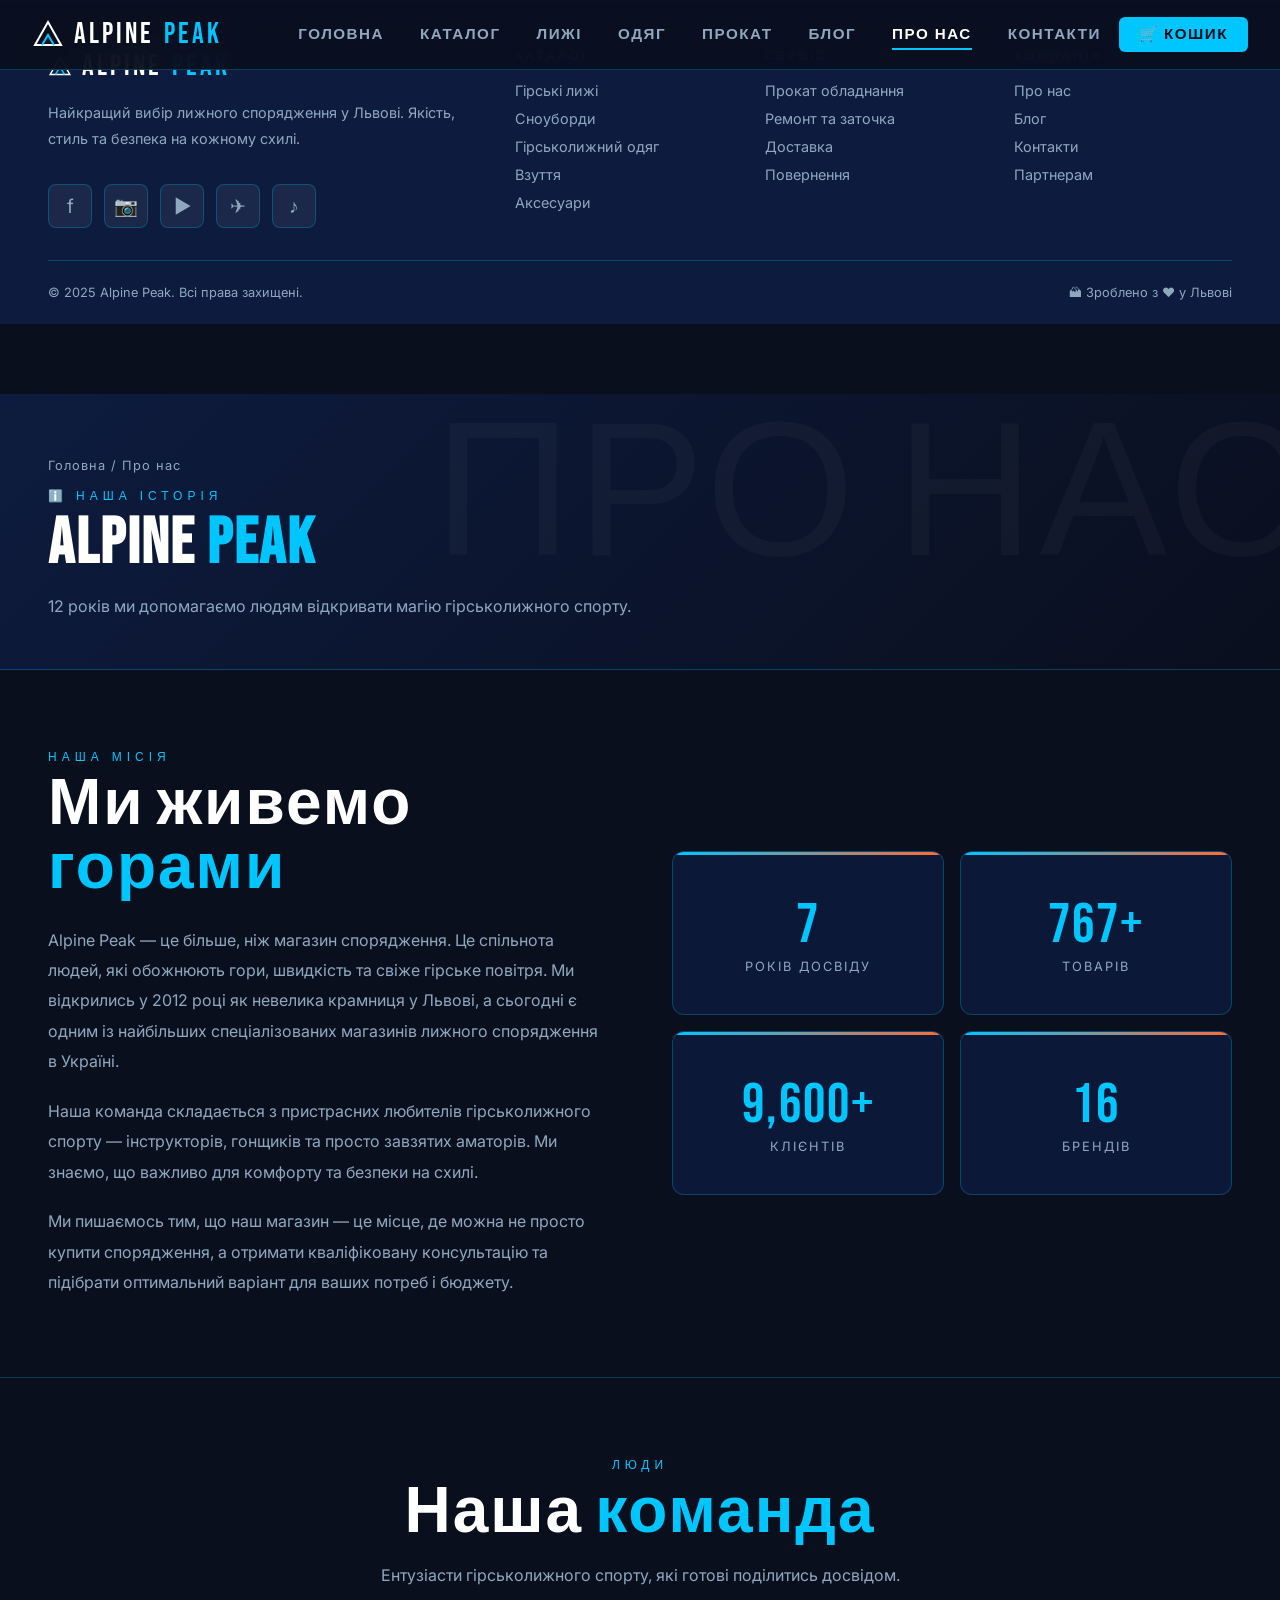
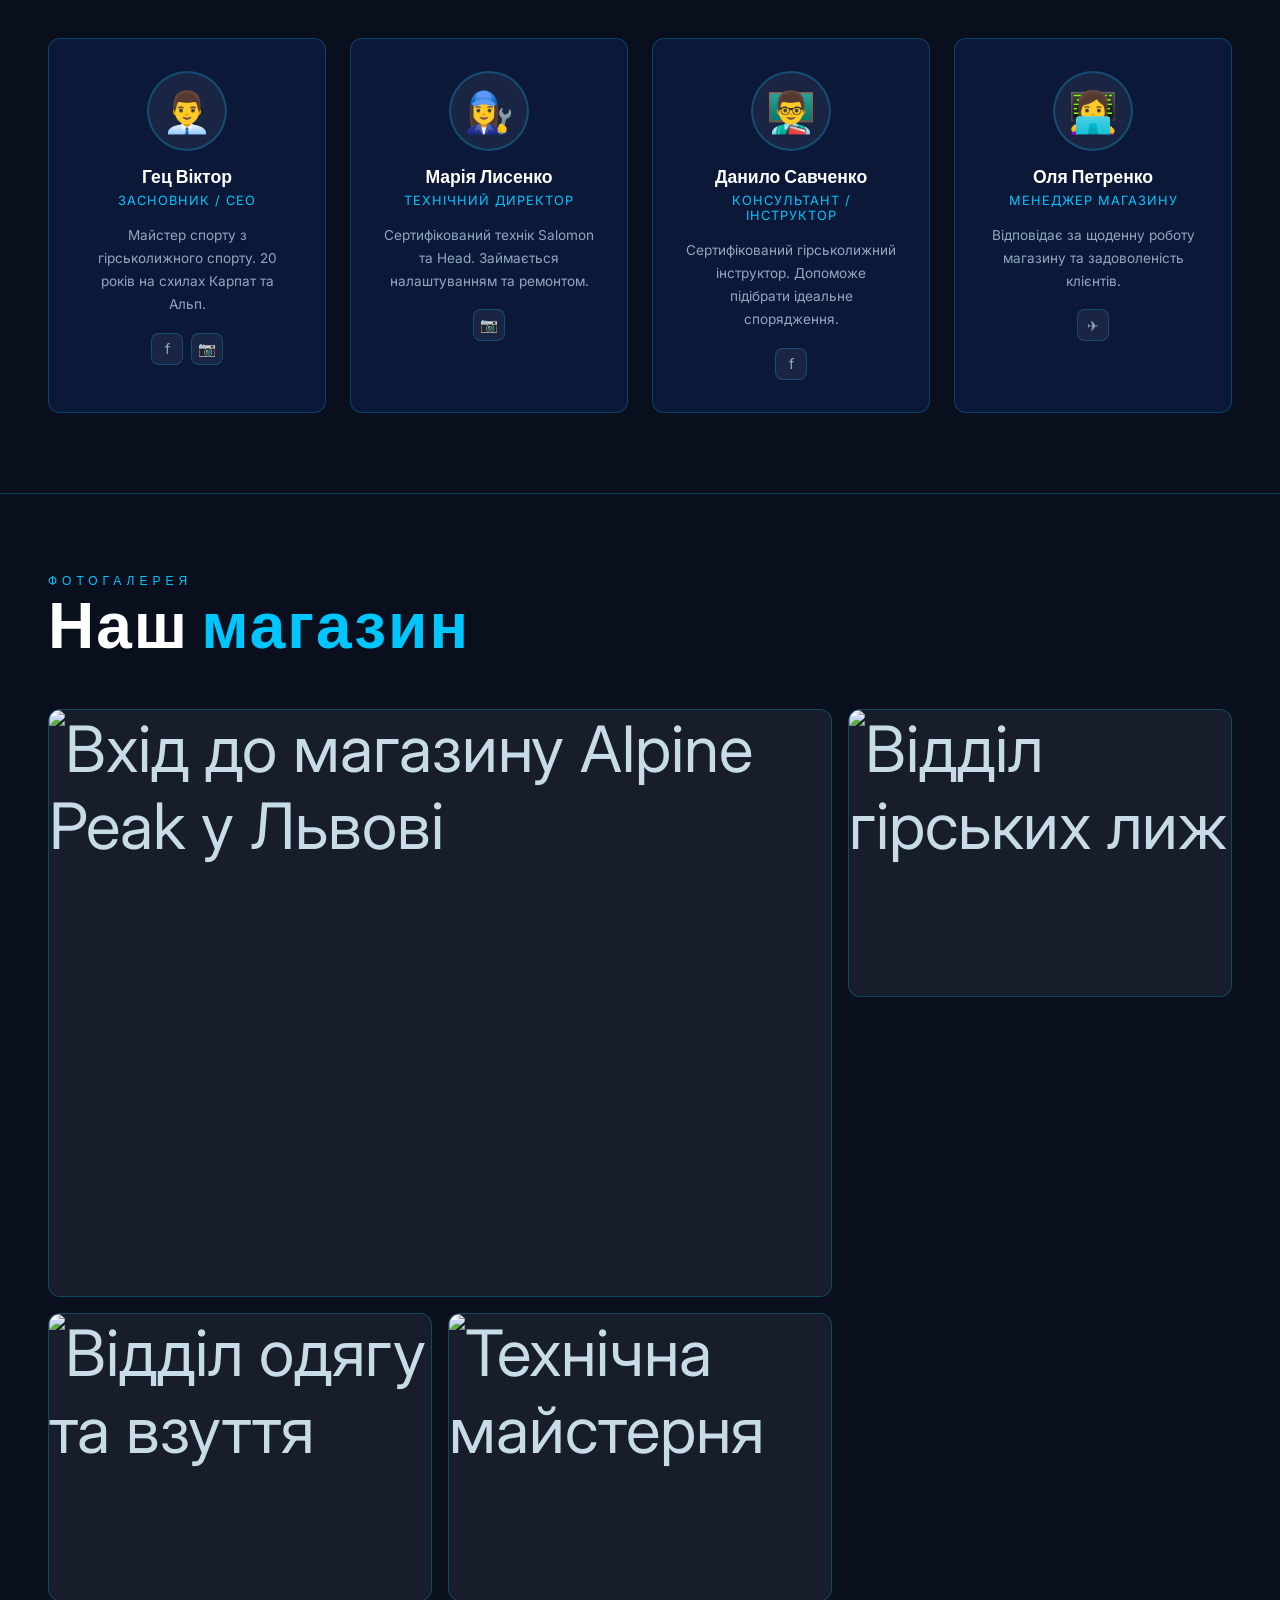
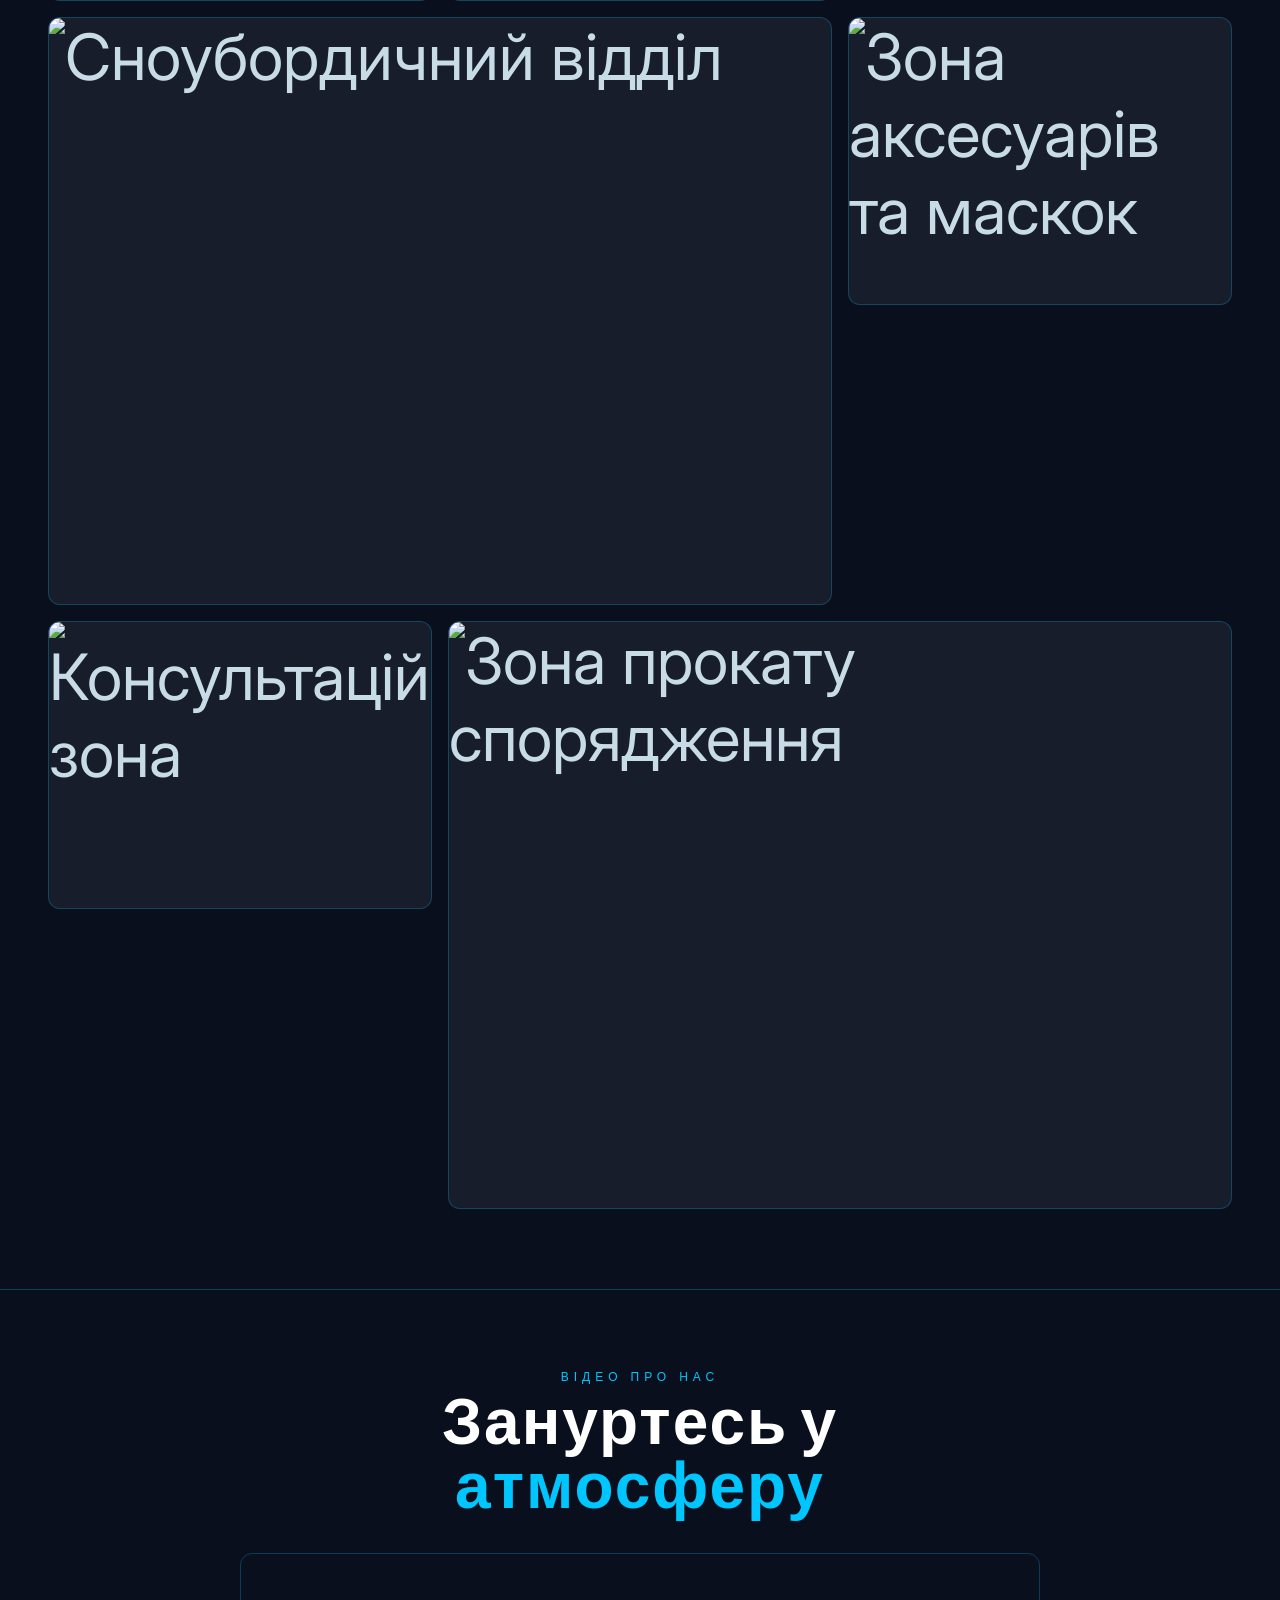
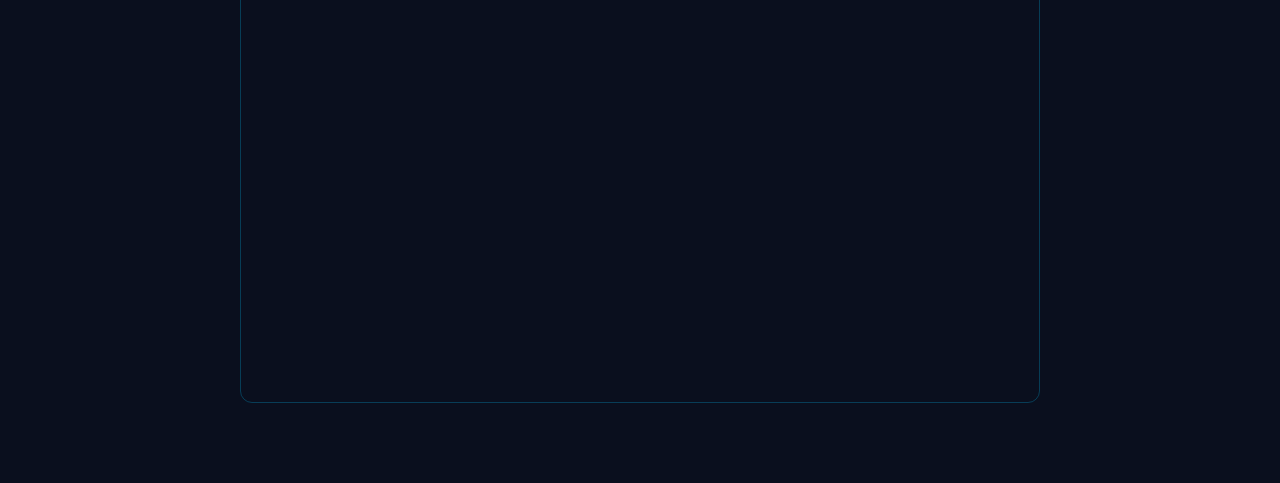
==== about.html @ 9f5bc0ab "initial commit" ====
<!DOCTYPE html>
<html lang="uk">
<head>
  <meta charset="UTF-8">
  <meta name="viewport" content="width=device-width, initial-scale=1.0">
  <title>Про нас — Alpine Peak</title>
  <link rel="stylesheet" href="css/style.css">
</head>
<body>
<script src="js/nav-template.js"></script>

<div class="page-wrapper">
  <div class="main-content">

    <div class="page-hero" data-bg-text="ПРО НАС">
      <div class="breadcrumb"><a href="index.html">Головна</a> / Про нас</div>
      <div class="section-eyebrow">ℹ️ Наша історія</div>
      <h1 class="section-title">Alpine <em>Peak</em></h1>
      <p class="section-desc">12 років ми допомагаємо людям відкривати магію гірськолижного спорту.</p>
    </div>

    <!-- Story -->
    <section class="section">
      <div style="display:grid;grid-template-columns:1fr 1fr;gap:4rem;align-items:center" class="reveal">
        <div>
          <div class="section-eyebrow">Наша місія</div>
          <h2 class="section-title" style="margin-bottom:1.5rem">Ми живемо <em>горами</em></h2>
          <p style="color:var(--silver);line-height:1.9;margin-bottom:1.2rem">
            Alpine Peak — це більше, ніж магазин спорядження. Це спільнота людей, які обожнюють гори, швидкість та свіже гірське повітря. Ми відкрились у 2012 році як невелика крамниця у Львові, а сьогодні є одним із найбільших спеціалізованих магазинів лижного спорядження в Україні.
          </p>
          <p style="color:var(--silver);line-height:1.9;margin-bottom:1.2rem">
            Наша команда складається з пристрасних любителів гірськолижного спорту — інструкторів, гонщиків та просто завзятих аматорів. Ми знаємо, що важливо для комфорту та безпеки на схилі.
          </p>
          <p style="color:var(--silver);line-height:1.9">
            Ми пишаємось тим, що наш магазин — це місце, де можна не просто купити спорядження, а отримати кваліфіковану консультацію та підібрати оптимальний варіант для ваших потреб і бюджету.
          </p>
        </div>
        <div style="display:grid;grid-template-columns:1fr 1fr;gap:1rem">
          <div class="stat-card">
            <div class="stat-number" data-target="12" data-suffix="">0</div>
            <div class="stat-label">Років досвіду</div>
          </div>
          <div class="stat-card">
            <div class="stat-number" data-target="1200" data-suffix="+">0</div>
            <div class="stat-label">Товарів</div>
          </div>
          <div class="stat-card">
            <div class="stat-number" data-target="15000" data-suffix="+">0</div>
            <div class="stat-label">Клієнтів</div>
          </div>
          <div class="stat-card">
            <div class="stat-number" data-target="25" data-suffix="">0</div>
            <div class="stat-label">Брендів</div>
          </div>
        </div>
      </div>
    </section>

    <!-- Team -->
    <section class="section" style="border-top:1px solid var(--border)">
      <div class="section-header text-center reveal">
        <div class="section-eyebrow">Люди</div>
        <h2 class="section-title">Наша <em>команда</em></h2>
        <p class="section-desc" style="margin:1rem auto 0">Ентузіасти гірськолижного спорту, які готові поділитись досвідом.</p>
      </div>
      <div class="team-grid">
        <div class="team-card reveal">
          <div class="team-avatar">👨‍💼</div>
          <div class="team-name">Гец Віктор</div>
          <div class="team-role">Засновник / CEO</div>
          <p style="font-size:0.85rem;color:var(--silver);line-height:1.7">Майстер спорту з гірськолижного спорту. 20 років на схилах Карпат та Альп.</p>
          <div style="display:flex;gap:8px;justify-content:center;margin-top:1rem">
            <a href="#" class="social-link" style="width:32px;height:32px;font-size:0.9rem">f</a>
            <a href="#" class="social-link" style="width:32px;height:32px;font-size:0.9rem">📷</a>
          </div>
        </div>
        <div class="team-card reveal">
          <div class="team-avatar">👩‍🔧</div>
          <div class="team-name">Марія Лисенко</div>
          <div class="team-role">Технічний директор</div>
          <p style="font-size:0.85rem;color:var(--silver);line-height:1.7">Сертифікований технік Salomon та Head. Займається налаштуванням та ремонтом.</p>
          <div style="display:flex;gap:8px;justify-content:center;margin-top:1rem">
            <a href="#" class="social-link" style="width:32px;height:32px;font-size:0.9rem">📷</a>
          </div>
        </div>
        <div class="team-card reveal">
          <div class="team-avatar">👨‍🏫</div>
          <div class="team-name">Данило Савченко</div>
          <div class="team-role">Консультант / Інструктор</div>
          <p style="font-size:0.85rem;color:var(--silver);line-height:1.7">Сертифікований гірськолижний інструктор. Допоможе підібрати ідеальне спорядження.</p>
          <div style="display:flex;gap:8px;justify-content:center;margin-top:1rem">
            <a href="#" class="social-link" style="width:32px;height:32px;font-size:0.9rem">f</a>
          </div>
        </div>
        <div class="team-card reveal">
          <div class="team-avatar">👩‍💻</div>
          <div class="team-name">Оля Петренко</div>
          <div class="team-role">Менеджер магазину</div>
          <p style="font-size:0.85rem;color:var(--silver);line-height:1.7">Відповідає за щоденну роботу магазину та задоволеність клієнтів.</p>
          <div style="display:flex;gap:8px;justify-content:center;margin-top:1rem">
            <a href="#" class="social-link" style="width:32px;height:32px;font-size:0.9rem">✈</a>
          </div>
        </div>
      </div>
    </section>

    <!-- Gallery -->
    <section class="section" style="border-top:1px solid var(--border)">
      <div class="section-header reveal">
        <div class="section-eyebrow">Фотогалерея</div>
        <h2 class="section-title">Наш <em>магазин</em></h2>
      </div>
      <div class="gallery-grid reveal">
        <div class="gallery-item large" data-caption="Вхід до магазину Alpine Peak у Львові">
          <span class="gallery-emoji">🏪</span>
        </div>
        <div class="gallery-item" data-caption="Відділ гірських лиж">
          <span class="gallery-emoji">🎿</span>
        </div>
        <div class="gallery-item" data-caption="Відділ одягу та взуття">
          <span class="gallery-emoji">🧥</span>
        </div>
        <div class="gallery-item" data-caption="Технічна майстерня">
          <span class="gallery-emoji">🔧</span>
        </div>
        <div class="gallery-item large" data-caption="Сноубордичний відділ">
          <span class="gallery-emoji">🏂</span>
        </div>
        <div class="gallery-item" data-caption="Зона аксесуарів та маскок">
          <span class="gallery-emoji">🕶️</span>
        </div>
        <div class="gallery-item" data-caption="Консультаційна зона">
          <span class="gallery-emoji">💬</span>
        </div>
        <div class="gallery-item large" data-caption="Зона прокату спорядження">
          <span class="gallery-emoji">🔑</span>
        </div>
      </div>
    </section>

    <!-- Video -->
    <section class="section" style="border-top:1px solid var(--border)">
      <div class="section-header text-center reveal" style="max-width:600px;margin:0 auto 2rem">
        <div class="section-eyebrow">Відео про нас</div>
        <h2 class="section-title">Зануртесь у <em>атмосферу</em></h2>
      </div>
      <div style="border-radius:var(--radius);overflow:hidden;border:1px solid var(--border);aspect-ratio:16/9;max-width:800px;margin:0 auto" class="reveal">
        <iframe width="100%" height="100%"
          src="https://www.youtube.com/embed/IOJ3K3Xd64M"
          title="Alpine Store" frameborder="0"
          allow="accelerometer; autoplay; clipboard-write; encrypted-media; gyroscope; picture-in-picture"
          allowfullscreen style="display:block"></iframe>
      </div>
    </section>

  </div>
</div>

<!-- Gallery Lightbox Modal (injected by nav-template but we need it here) -->
<div class="modal-overlay" id="galleryModal">
  <div class="modal-box"></div>
</div>

<script src="js/images.js"></script>
<script src="js/main.js"></script>
</body>
</html>
---- css/style.css ----
/* ============================================
   ALPINE PEAK SKI STORE — Main Stylesheet
   ============================================ */

@import url('https://fonts.googleapis.com/css2?family=Bebas+Neue&family=Rajdhani:wght@300;400;500;600;700&family=Inter:wght@300;400;500&display=swap');

/* ---- CSS Variables ---- */
:root {
  --navy: #0a0f1e;
  --deep-blue: #0d1b3e;
  --ice: #e8f4fd;
  --snow: #f5faff;
  --accent: #00c6ff;
  --accent2: #ff6b35;
  --silver: #8fa8c0;
  --text: #c8dce8;
  --white: #ffffff;
  --card-bg: rgba(13,27,62,0.85);
  --glass: rgba(255,255,255,0.06);
  --border: rgba(0,198,255,0.25);
  --nav-h: 70px;
  --sidebar-w: 220px;
  --shadow: 0 8px 40px rgba(0,0,0,0.5);
  --radius: 12px;
  --transition: 0.3s cubic-bezier(0.4,0,0.2,1);
}

/* ---- Reset ---- */
*, *::before, *::after { box-sizing: border-box; margin: 0; padding: 0; }
html { scroll-behavior: smooth; }
body {
  font-family: 'Inter', sans-serif;
  background: var(--navy);
  color: var(--text);
  min-height: 100vh;
  overflow-x: hidden;
}
a { color: var(--accent); text-decoration: none; transition: color var(--transition); }
a:hover { color: var(--white); }
img { max-width: 100%; display: block; }
ul { list-style: none; }

/* ============ TOP NAV (horizontal) ============ */
.top-nav {
  position: fixed; top: 0; left: 0; right: 0; z-index: 1000;
  height: var(--nav-h);
  background: rgba(10,15,30,0.92);
  backdrop-filter: blur(20px);
  border-bottom: 1px solid var(--border);
  display: flex; align-items: center; justify-content: space-between;
  padding: 0 2rem;
}
.nav-logo {
  font-family: 'Bebas Neue', sans-serif;
  font-size: 1.8rem;
  color: var(--white);
  letter-spacing: 3px;
  display: flex; align-items: center; gap: 10px;
}
.nav-logo span { color: var(--accent); }
.nav-logo svg { width:32px; height:32px; }

.nav-links {
  display: flex; align-items: center; gap: 0;
}
.nav-links li a {
  display: block; padding: 8px 18px;
  font-family: 'Rajdhani', sans-serif;
  font-size: 0.95rem; font-weight: 600;
  letter-spacing: 1.5px; text-transform: uppercase;
  color: var(--silver);
  border-radius: 6px;
  transition: all var(--transition);
  position: relative;
}
.nav-links li a::after {
  content: '';
  position: absolute; bottom: 2px; left: 50%; right: 50%;
  height: 2px; background: var(--accent);
  transition: all var(--transition);
}
.nav-links li a:hover, .nav-links li a.active {
  color: var(--white);
}
.nav-links li a:hover::after, .nav-links li a.active::after {
  left: 18px; right: 18px;
}
.nav-cart {
  background: var(--accent); color: var(--navy) !important;
  padding: 8px 20px !important; border-radius: 6px !important;
  font-weight: 700 !important;
}
.nav-cart:hover { background: var(--white) !important; }
.nav-cart::after { display: none !important; }

.hamburger { display: none; flex-direction: column; gap: 5px; cursor: pointer; padding: 4px; }
.hamburger span { display: block; width: 24px; height: 2px; background: var(--white); transition: all var(--transition); border-radius: 2px; }

/* ============ LAYOUT WITH SIDEBAR ============ */
.page-wrapper {
  display: flex;
  padding-top: var(--nav-h);
  min-height: 100vh;
}

/* ============ SIDEBAR (vertical menu) ============ */
.sidebar {
  width: var(--sidebar-w);
  min-height: calc(100vh - var(--nav-h));
  background: var(--deep-blue);
  border-right: 1px solid var(--border);
  padding: 2rem 0;
  position: sticky; top: var(--nav-h);
  height: calc(100vh - var(--nav-h));
  overflow-y: auto;
  flex-shrink: 0;
}
.sidebar-title {
  font-family: 'Rajdhani', sans-serif;
  font-size: 0.7rem; letter-spacing: 3px; text-transform: uppercase;
  color: var(--silver); padding: 0 1.5rem 1rem;
  border-bottom: 1px solid var(--border); margin-bottom: 1rem;
}
.sidebar-nav li { position: relative; }
.sidebar-nav li a {
  display: flex; align-items: center; gap: 10px;
  padding: 12px 1.5rem;
  font-family: 'Rajdhani', sans-serif;
  font-size: 1rem; font-weight: 600; letter-spacing: 1px;
  color: var(--silver);
  transition: all var(--transition);
  border-left: 3px solid transparent;
}
.sidebar-nav li a svg { width: 18px; height: 18px; flex-shrink: 0; }
.sidebar-nav li a:hover, .sidebar-nav li a.active {
  color: var(--white);
  background: var(--glass);
  border-left-color: var(--accent);
}
.sidebar-nav .sub-menu { display: none; }
.sidebar-nav .has-sub.open .sub-menu { display: block; }
.sidebar-nav .sub-menu li a {
  padding-left: 3.5rem;
  font-size: 0.88rem; font-weight: 500;
}
.sidebar-badge {
  margin-left: auto; background: var(--accent2);
  color: var(--white); font-size: 0.65rem; font-weight: 700;
  padding: 2px 7px; border-radius: 20px; letter-spacing: 0;
}

/* ============ MAIN CONTENT ============ */
.main-content {
  flex: 1;
  overflow-x: hidden;
}

/* ============ HERO (відео на фоні) ============ */
.hero {
  position: relative;
  height: calc(100vh - var(--nav-h));
  display: flex; align-items: center; justify-content: center;
  overflow: hidden;
  text-align: center;
}
.hero-video {
  position: absolute; inset: 0;
  width: 100%; height: 100%;
  object-fit: cover;
  filter: brightness(0.35) saturate(0.8);
  z-index: 0;
}
.hero-overlay {
  position: absolute; inset: 0;
  background: linear-gradient(180deg, rgba(10,15,30,0.3) 0%, rgba(10,15,30,0.7) 100%);
  z-index: 1;
}
.hero-content { position: relative; z-index: 2; padding: 2rem; max-width: 800px; }
.hero-eyebrow {
  font-family: 'Rajdhani', sans-serif;
  font-size: 0.85rem; letter-spacing: 6px; text-transform: uppercase;
  color: var(--accent); margin-bottom: 1rem;
}
.hero-title {
  font-family: 'Bebas Neue', sans-serif;
  font-size: clamp(4rem, 10vw, 8rem);
  line-height: 0.9; color: var(--white);
  letter-spacing: 3px;
  text-shadow: 0 0 60px rgba(0,198,255,0.3);
  margin-bottom: 1.5rem;
}
.hero-title em { color: var(--accent); font-style: normal; }
.hero-subtitle {
  font-size: 1.1rem; color: var(--ice);
  max-width: 500px; margin: 0 auto 2.5rem;
  line-height: 1.7;
}
.btn {
  display: inline-flex; align-items: center; gap: 8px;
  padding: 14px 36px;
  font-family: 'Rajdhani', sans-serif;
  font-size: 1rem; font-weight: 700; letter-spacing: 2px; text-transform: uppercase;
  border-radius: 6px;
  transition: all var(--transition);
  cursor: pointer; border: none;
}
.btn-primary {
  background: var(--accent); color: var(--navy);
}
.btn-primary:hover {
  background: var(--white); color: var(--navy);
  transform: translateY(-2px);
  box-shadow: 0 10px 30px rgba(0,198,255,0.4);
}
.btn-outline {
  background: transparent; color: var(--white);
  border: 2px solid var(--border);
  margin-left: 12px;
}
.btn-outline:hover {
  border-color: var(--accent); color: var(--accent);
  transform: translateY(-2px);
}
.hero-scroll {
  position: absolute; bottom: 2rem; left: 50%; transform: translateX(-50%);
  z-index: 2; display: flex; flex-direction: column; align-items: center; gap: 8px;
  color: var(--silver); font-size: 0.75rem; letter-spacing: 3px; text-transform: uppercase;
  animation: bounce 2s infinite;
}
.hero-scroll svg { width: 20px; }
@keyframes bounce { 0%,100%{transform:translateX(-50%) translateY(0)} 50%{transform:translateX(-50%) translateY(8px)} }

/* ============ SECTION STYLES ============ */
.section { padding: 5rem 3rem; }
.section-sm { padding: 3rem 3rem; }
.section-header { margin-bottom: 3rem; }
.section-eyebrow {
  font-family: 'Rajdhani', sans-serif;
  font-size: 0.75rem; letter-spacing: 5px; text-transform: uppercase;
  color: var(--accent); margin-bottom: 0.5rem;
}
.section-title {
  font-family: 'Bebas Neue', sans-serif;
  font-size: clamp(2.5rem, 5vw, 4rem);
  letter-spacing: 2px; color: var(--white);
  line-height: 1;
}
.section-title em { color: var(--accent); font-style: normal; }
.section-desc {
  margin-top: 1rem; color: var(--silver);
  max-width: 600px; line-height: 1.8;
}

/* ============ PRODUCT GRID ============ */
.products-grid {
  display: grid;
  grid-template-columns: repeat(auto-fill, minmax(260px, 1fr));
  gap: 1.5rem;
}
.product-card {
  background: var(--card-bg);
  border: 1px solid var(--border);
  border-radius: var(--radius);
  overflow: hidden;
  transition: all var(--transition);
  position: relative;
}
.product-card:hover {
  transform: translateY(-6px);
  border-color: var(--accent);
  box-shadow: 0 20px 60px rgba(0,198,255,0.15);
}
.product-img {
  height: 220px;
  background: var(--glass);
  display: flex; align-items: center; justify-content: center;
  font-size: 5rem;
  position: relative; overflow: hidden;
}
.product-badge {
  position: absolute; top: 12px; right: 12px;
  background: var(--accent2); color: var(--white);
  font-family: 'Rajdhani', sans-serif;
  font-size: 0.75rem; font-weight: 700;
  padding: 4px 10px; border-radius: 20px; letter-spacing: 1px; text-transform: uppercase;
}
.product-info { padding: 1.25rem; }
.product-category {
  font-size: 0.7rem; letter-spacing: 3px; text-transform: uppercase;
  color: var(--accent); margin-bottom: 6px;
}
.product-name {
  font-family: 'Rajdhani', sans-serif;
  font-size: 1.15rem; font-weight: 700;
  color: var(--white); margin-bottom: 8px;
}
.product-rating { color: #ffd700; font-size: 0.85rem; margin-bottom: 12px; }
.product-price {
  display: flex; align-items: baseline; gap: 10px;
  margin-bottom: 1rem;
}
.price-new {
  font-family: 'Bebas Neue', sans-serif;
  font-size: 1.6rem; color: var(--accent); letter-spacing: 1px;
}
.price-old {
  font-size: 0.9rem; color: var(--silver);
  text-decoration: line-through;
}
.product-card .btn {
  width: 100%; justify-content: center;
  padding: 10px; font-size: 0.85rem;
}

/* ============ FEATURES STRIP ============ */
.features-strip {
  display: grid; grid-template-columns: repeat(4, 1fr);
  gap: 0; border-top: 1px solid var(--border); border-bottom: 1px solid var(--border);
}
.feature-item {
  padding: 2rem;
  border-right: 1px solid var(--border);
  display: flex; align-items: center; gap: 1rem;
  transition: background var(--transition);
}
.feature-item:last-child { border-right: none; }
.feature-item:hover { background: var(--glass); }
.feature-icon { font-size: 2rem; flex-shrink: 0; }
.feature-text h4 {
  font-family: 'Rajdhani', sans-serif;
  font-size: 1rem; font-weight: 700; color: var(--white); letter-spacing: 1px;
}
.feature-text p { font-size: 0.8rem; color: var(--silver); }

/* ============ TABLE ============ */
.data-table {
  width: 100%; border-collapse: collapse;
  font-family: 'Rajdhani', sans-serif;
  font-size: 1rem;
}
.data-table thead tr {
  background: rgba(0,198,255,0.1);
  border-bottom: 2px solid var(--accent);
}
.data-table th {
  padding: 14px 18px; text-align: left;
  font-size: 0.75rem; letter-spacing: 2px; text-transform: uppercase;
  color: var(--accent); font-weight: 700;
}
.data-table td { padding: 14px 18px; border-bottom: 1px solid var(--border); color: var(--text); }
.data-table tbody tr:hover { background: var(--glass); }
.data-table tbody tr:last-child td { border-bottom: none; }

/* ============ PAGE HEADER ============ */
.page-hero {
  padding: 4rem 3rem 3rem;
  background: linear-gradient(135deg, var(--deep-blue) 0%, var(--navy) 100%);
  border-bottom: 1px solid var(--border);
  position: relative; overflow: hidden;
}
.page-hero::before {
  content: attr(data-bg-text);
  position: absolute; right: -2rem; top: -1rem;
  font-family: 'Bebas Neue', sans-serif;
  font-size: 12rem; color: rgba(255,255,255,0.03);
  letter-spacing: 5px; pointer-events: none; white-space: nowrap;
}
.breadcrumb {
  font-size: 0.8rem; color: var(--silver);
  margin-bottom: 1rem; letter-spacing: 1px;
}
.breadcrumb a { color: var(--silver); }
.breadcrumb a:hover { color: var(--accent); }

/* ============ GALLERY ============ */
.gallery-grid {
  display: grid;
  grid-template-columns: repeat(3, 1fr);
  gap: 1rem;
}
.gallery-item {
  border-radius: var(--radius);
  overflow: hidden;
  position: relative;
  background: var(--glass);
  aspect-ratio: 4/3;
  display: flex; align-items: center; justify-content: center;
  font-size: 4rem;
  border: 1px solid var(--border);
  cursor: pointer;
  transition: all var(--transition);
}
.gallery-item:hover { border-color: var(--accent); transform: scale(1.02); }
.gallery-item.large { grid-column: span 2; }

/* ============ CONTACT FORM ============ */
.contact-grid {
  display: grid; grid-template-columns: 1fr 1fr; gap: 3rem;
}
.form-group { margin-bottom: 1.25rem; }
.form-group label {
  display: block; margin-bottom: 6px;
  font-family: 'Rajdhani', sans-serif;
  font-size: 0.8rem; letter-spacing: 2px; text-transform: uppercase;
  color: var(--silver);
}
.form-control {
  width: 100%; padding: 12px 16px;
  background: var(--glass); border: 1px solid var(--border);
  border-radius: 8px; color: var(--white);
  font-family: 'Inter', sans-serif; font-size: 0.95rem;
  transition: border-color var(--transition);
  outline: none;
}
.form-control:focus { border-color: var(--accent); background: rgba(0,198,255,0.05); }
textarea.form-control { resize: vertical; min-height: 140px; }
select.form-control { cursor: pointer; }

/* ============ MAP ============ */
.map-wrapper {
  border-radius: var(--radius); overflow: hidden;
  border: 1px solid var(--border);
  height: 400px;
}
.map-wrapper iframe { width: 100%; height: 100%; border: none; filter: invert(0.9) hue-rotate(190deg) saturate(0.8); }

/* ============ SOCIAL LINKS ============ */
.social-bar {
  display: flex; gap: 12px; margin-top: 2rem;
}
.social-link {
  width: 44px; height: 44px;
  background: var(--glass); border: 1px solid var(--border);
  border-radius: 8px;
  display: flex; align-items: center; justify-content: center;
  font-size: 1.2rem; text-decoration: none;
  transition: all var(--transition);
  color: var(--silver);
}
.social-link:hover { background: var(--accent); color: var(--navy); border-color: var(--accent); transform: translateY(-3px); }

/* ============ FOOTER ============ */
footer {
  background: var(--deep-blue);
  border-top: 1px solid var(--border);
  padding: 3rem 3rem 1.5rem;
}
.footer-grid {
  display: grid; grid-template-columns: 2fr 1fr 1fr 1fr;
  gap: 2rem; margin-bottom: 2rem;
}
.footer-brand .nav-logo { margin-bottom: 1rem; }
.footer-brand p { font-size: 0.9rem; color: var(--silver); line-height: 1.8; }
.footer-col h5 {
  font-family: 'Rajdhani', sans-serif;
  font-size: 0.75rem; letter-spacing: 3px; text-transform: uppercase;
  color: var(--accent); margin-bottom: 1rem;
}
.footer-col li { margin-bottom: 8px; }
.footer-col li a { font-size: 0.9rem; color: var(--silver); }
.footer-col li a:hover { color: var(--white); }
.footer-bottom {
  border-top: 1px solid var(--border);
  padding-top: 1.5rem;
  display: flex; justify-content: space-between; align-items: center;
  font-size: 0.8rem; color: var(--silver);
}

/* ============ CARD ============ */
.card {
  background: var(--card-bg);
  border: 1px solid var(--border);
  border-radius: var(--radius);
  padding: 2rem;
  transition: all var(--transition);
}
.card:hover { border-color: rgba(0,198,255,0.5); }

/* ============ STATS ============ */
.stats-grid {
  display: grid; grid-template-columns: repeat(4, 1fr); gap: 1.5rem;
}
.stat-card {
  text-align: center; padding: 2.5rem 1rem;
  background: var(--card-bg);
  border: 1px solid var(--border);
  border-radius: var(--radius);
  position: relative; overflow: hidden;
}
.stat-card::before {
  content: '';
  position: absolute; top: 0; left: 0; right: 0; height: 3px;
  background: linear-gradient(90deg, var(--accent), var(--accent2));
}
.stat-number {
  font-family: 'Bebas Neue', sans-serif;
  font-size: 3.5rem; color: var(--accent); letter-spacing: 2px;
}
.stat-label { font-size: 0.8rem; color: var(--silver); text-transform: uppercase; letter-spacing: 2px; }

/* ============ ACCORDION / FAQ ============ */
.faq-item {
  border: 1px solid var(--border);
  border-radius: 8px; margin-bottom: 8px;
  overflow: hidden;
}
.faq-question {
  padding: 1.25rem 1.5rem;
  display: flex; justify-content: space-between; align-items: center;
  cursor: pointer;
  font-family: 'Rajdhani', sans-serif;
  font-size: 1.05rem; font-weight: 600; color: var(--white);
  background: var(--glass);
  transition: background var(--transition);
}
.faq-question:hover { background: rgba(0,198,255,0.08); }
.faq-toggle { font-size: 1.5rem; color: var(--accent); line-height: 1; transition: transform var(--transition); }
.faq-item.open .faq-toggle { transform: rotate(45deg); }
.faq-answer {
  max-height: 0; overflow: hidden;
  transition: max-height 0.4s ease, padding 0.3s ease;
  padding: 0 1.5rem;
  font-size: 0.95rem; color: var(--silver); line-height: 1.8;
}
.faq-item.open .faq-answer { max-height: 300px; padding: 1rem 1.5rem 1.5rem; }

/* ============ TEAM CARD ============ */
.team-grid { display: grid; grid-template-columns: repeat(4, 1fr); gap: 1.5rem; }
.team-card {
  background: var(--card-bg); border: 1px solid var(--border);
  border-radius: var(--radius); padding: 2rem; text-align: center;
  transition: all var(--transition);
}
.team-card:hover { transform: translateY(-4px); border-color: var(--accent); }
.team-avatar {
  width: 80px; height: 80px; border-radius: 50%;
  background: var(--glass); border: 2px solid var(--border);
  display: flex; align-items: center; justify-content: center;
  font-size: 2.5rem; margin: 0 auto 1rem;
}
.team-name { font-family: 'Rajdhani', sans-serif; font-size: 1.1rem; font-weight: 700; color: var(--white); margin-bottom: 4px; }
.team-role { font-size: 0.8rem; color: var(--accent); letter-spacing: 1px; text-transform: uppercase; margin-bottom: 1rem; }

/* ============ BLOG CARD ============ */
.blog-grid { display: grid; grid-template-columns: repeat(3, 1fr); gap: 1.5rem; }
.blog-card {
  background: var(--card-bg); border: 1px solid var(--border);
  border-radius: var(--radius); overflow: hidden;
  transition: all var(--transition);
}
.blog-card:hover { transform: translateY(-4px); border-color: var(--accent); }
.blog-img {
  height: 180px; background: var(--glass);
  display: flex; align-items: center; justify-content: center;
  font-size: 4rem; border-bottom: 1px solid var(--border);
}
.blog-body { padding: 1.5rem; }
.blog-meta { font-size: 0.75rem; color: var(--silver); margin-bottom: 8px; letter-spacing: 1px; }
.blog-title { font-family: 'Rajdhani', sans-serif; font-size: 1.1rem; font-weight: 700; color: var(--white); margin-bottom: 10px; line-height: 1.4; }
.blog-excerpt { font-size: 0.88rem; color: var(--silver); line-height: 1.7; margin-bottom: 1rem; }

/* ============ FILTER TABS ============ */
.filter-tabs {
  display: flex; gap: 8px; flex-wrap: wrap; margin-bottom: 2rem;
}
.filter-tab {
  padding: 8px 20px;
  font-family: 'Rajdhani', sans-serif;
  font-size: 0.88rem; font-weight: 600; letter-spacing: 1px; text-transform: uppercase;
  background: var(--glass); border: 1px solid var(--border);
  color: var(--silver); border-radius: 6px; cursor: pointer;
  transition: all var(--transition);
}
.filter-tab:hover, .filter-tab.active {
  background: var(--accent); color: var(--navy); border-color: var(--accent);
}

/* ============ CART SIDEBAR ============ */
.cart-drawer {
  position: fixed; right: -400px; top: var(--nav-h); bottom: 0; width: 380px;
  background: var(--deep-blue); border-left: 1px solid var(--border);
  z-index: 999; transition: right 0.4s ease;
  padding: 2rem; overflow-y: auto;
}
.cart-drawer.open { right: 0; }
.cart-header {
  display: flex; justify-content: space-between; align-items: center;
  margin-bottom: 2rem; padding-bottom: 1rem; border-bottom: 1px solid var(--border);
}
.cart-title { font-family: 'Bebas Neue', sans-serif; font-size: 1.5rem; color: var(--white); letter-spacing: 2px; }
.cart-close { background: none; border: none; color: var(--silver); cursor: pointer; font-size: 1.5rem; }
.cart-close:hover { color: var(--white); }

/* ============ NOTIFICATION ============ */
.notification {
  position: fixed; bottom: 2rem; right: 2rem;
  background: var(--accent); color: var(--navy);
  padding: 14px 22px; border-radius: 8px;
  font-family: 'Rajdhani', sans-serif; font-weight: 700; font-size: 0.95rem;
  box-shadow: var(--shadow);
  transform: translateY(100px); opacity: 0;
  transition: all 0.4s ease; z-index: 9999;
}
.notification.show { transform: translateY(0); opacity: 1; }

/* ============ MODAL ============ */
.modal-overlay {
  position: fixed; inset: 0; background: rgba(0,0,0,0.8);
  z-index: 2000; display: flex; align-items: center; justify-content: center;
  opacity: 0; pointer-events: none; transition: opacity var(--transition);
}
.modal-overlay.open { opacity: 1; pointer-events: all; }
.modal-box {
  background: var(--deep-blue); border: 1px solid var(--border);
  border-radius: var(--radius); padding: 2.5rem;
  max-width: 500px; width: 90%;
  transform: scale(0.9); transition: transform var(--transition);
}
.modal-overlay.open .modal-box { transform: scale(1); }

/* ============ SCROLLBAR ============ */
::-webkit-scrollbar { width: 6px; }
::-webkit-scrollbar-track { background: var(--navy); }
::-webkit-scrollbar-thumb { background: var(--border); border-radius: 3px; }
::-webkit-scrollbar-thumb:hover { background: var(--accent); }

/* ============ RESPONSIVE ============ */
@media (max-width: 1100px) {
  .features-strip { grid-template-columns: repeat(2, 1fr); }
  .stats-grid { grid-template-columns: repeat(2, 1fr); }
  .team-grid { grid-template-columns: repeat(2, 1fr); }
  .footer-grid { grid-template-columns: 1fr 1fr; }
}
@media (max-width: 900px) {
  .sidebar { display: none; }
  .contact-grid { grid-template-columns: 1fr; }
  .blog-grid { grid-template-columns: repeat(2, 1fr); }
  .gallery-grid { grid-template-columns: repeat(2, 1fr); }
  .gallery-item.large { grid-column: span 1; }
}
@media (max-width: 680px) {
  :root { --nav-h: 60px; }
  .nav-links { display: none; }
  .hamburger { display: flex; }
  .section, .section-sm { padding: 3rem 1.5rem; }
  .page-hero { padding: 2.5rem 1.5rem 2rem; }
  .features-strip { grid-template-columns: 1fr; }
  .stats-grid { grid-template-columns: repeat(2, 1fr); }
  .blog-grid { grid-template-columns: 1fr; }
  .gallery-grid { grid-template-columns: 1fr; }
  footer { padding: 2rem 1.5rem 1rem; }
  .footer-grid { grid-template-columns: 1fr; }
  .footer-bottom { flex-direction: column; gap: 8px; text-align: center; }
}

/* ============ UTILS ============ */
.text-accent { color: var(--accent); }
.text-center { text-align: center; }
.mt-1 { margin-top: 1rem; }
.mt-2 { margin-top: 2rem; }
.mb-2 { margin-bottom: 2rem; }
.d-flex { display: flex; }
.gap-1 { gap: 1rem; }
.justify-between { justify-content: space-between; }
.align-center { align-items: center; }
.tag {
  display: inline-block; padding: 4px 12px;
  background: rgba(0,198,255,0.1); border: 1px solid var(--border);
  border-radius: 20px; font-size: 0.75rem; color: var(--accent);
  letter-spacing: 1px; text-transform: uppercase;
}
.divider { border: none; border-top: 1px solid var(--border); margin: 2rem 0; }

/* ============ ANIMATION ============ */
.fade-in { animation: fadeIn 0.6s ease both; }
.slide-up { animation: slideUp 0.6s ease both; }
@keyframes fadeIn { from { opacity:0; } to { opacity:1; } }
@keyframes slideUp { from { opacity:0; transform:translateY(30px); } to { opacity:1; transform:translateY(0); } }

.reveal { opacity: 0; transform: translateY(40px); transition: opacity 0.7s ease, transform 0.7s ease; }
.reveal.visible { opacity: 1; transform: translateY(0); }

/* ============ SEARCH BAR ============ */
.search-bar {
  display: flex; align-items: center; gap: 8px;
  background: var(--glass); border: 1px solid var(--border);
  border-radius: 8px; padding: 8px 14px;
  margin-bottom: 2rem;
}
.search-bar input {
  background: none; border: none; outline: none;
  color: var(--white); font-family: 'Inter', sans-serif;
  font-size: 0.95rem; flex: 1;
}
.search-bar input::placeholder { color: var(--silver); }
.search-bar svg { color: var(--silver); width: 18px; }

/* ============ PRICE RANGE ============ */
.price-range { display: flex; gap: 1rem; align-items: center; flex-wrap: wrap; margin-bottom: 2rem; }
.price-range label { font-size: 0.8rem; color: var(--silver); letter-spacing: 1px; text-transform: uppercase; white-space: nowrap; }
.price-range input[type=range] { accent-color: var(--accent); cursor: pointer; }

/* ============ WISHLIST HEART ============ */
.wishlist-btn {
  position: absolute; top: 12px; left: 12px;
  background: rgba(10,15,30,0.7); border: 1px solid var(--border);
  border-radius: 6px; width: 34px; height: 34px;
  display: flex; align-items: center; justify-content: center;
  cursor: pointer; font-size: 1rem;
  transition: all var(--transition);
}
.wishlist-btn:hover, .wishlist-btn.active { background: rgba(255,107,53,0.2); border-color: var(--accent2); }

/* ============ REAL PRODUCT IMAGES ============ */
.product-img {
  background: #0d1b3e !important;
}
.product-img img {
  width: 100%; height: 100%;
  object-fit: contain;
  padding: 16px;
  transition: transform 0.4s ease;
}
.product-card:hover .product-img img {
  transform: scale(1.06);
}
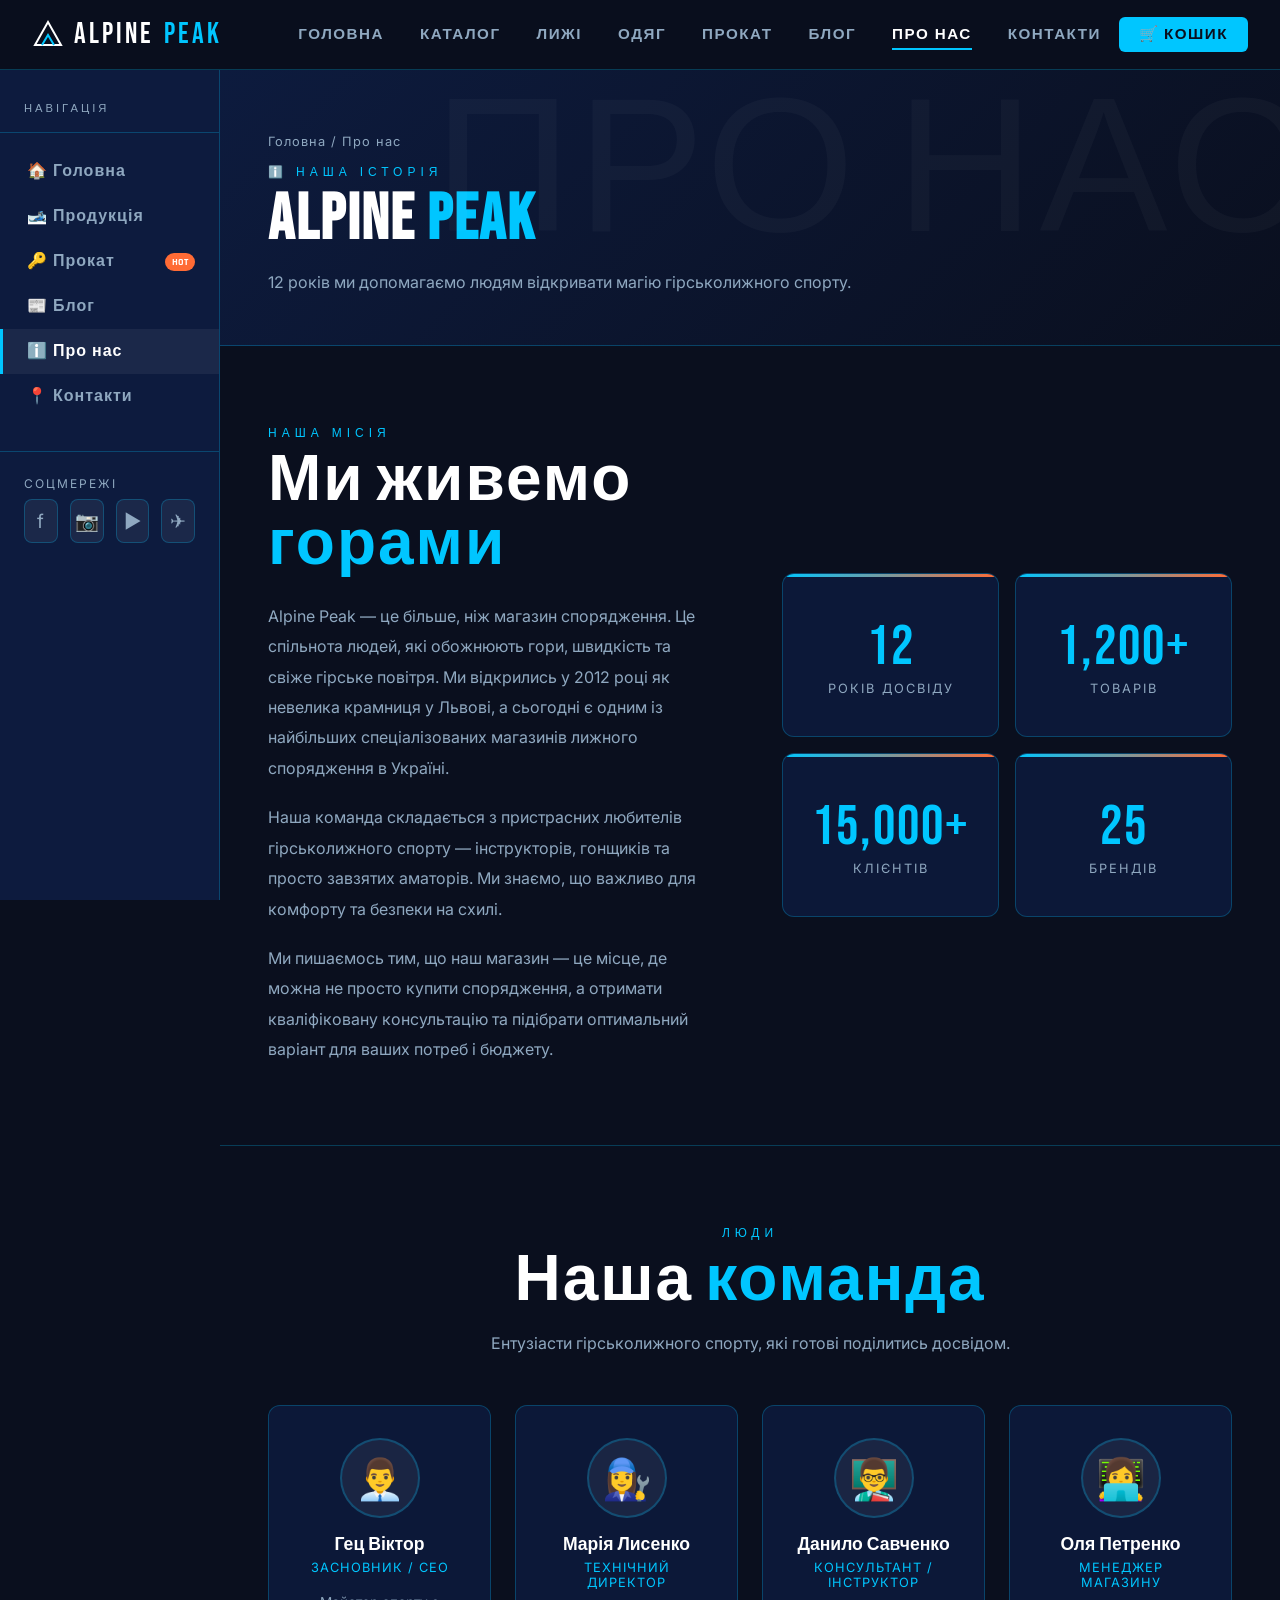
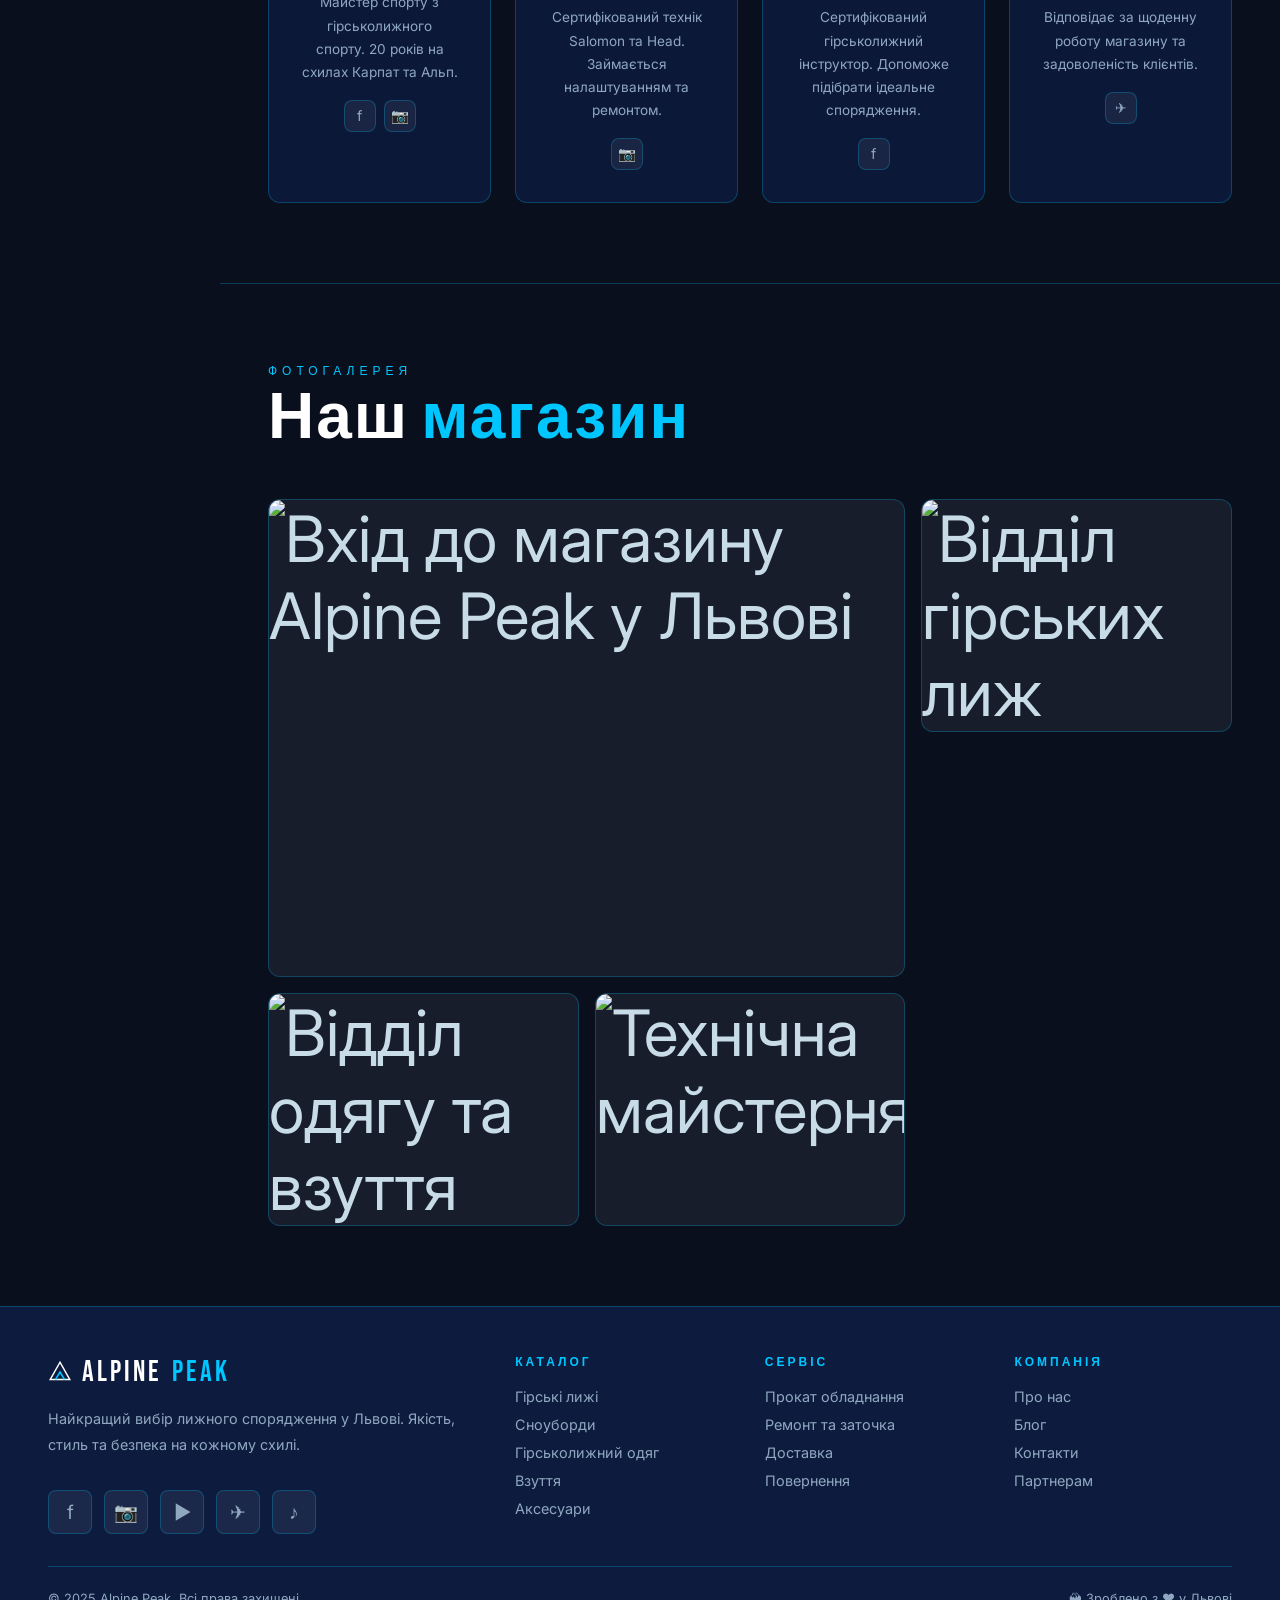
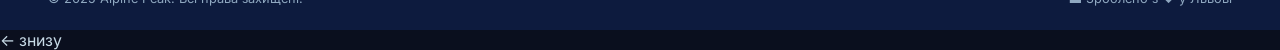
==== commit 2e139ed4: "Remove unused gallery items and video section" ====
--- a/about.html
+++ b/about.html
@@ -7,8 +7,6 @@
   <link rel="stylesheet" href="css/style.css">
 </head>
 <body>
-<script src="js/nav-template.js"></script>
-
 <div class="page-wrapper">
   <div class="main-content">
 
@@ -123,44 +121,25 @@
         <div class="gallery-item" data-caption="Технічна майстерня">
           <span class="gallery-emoji">🔧</span>
         </div>
-        <div class="gallery-item large" data-caption="Сноубордичний відділ">
-          <span class="gallery-emoji">🏂</span>
-        </div>
-        <div class="gallery-item" data-caption="Зона аксесуарів та маскок">
-          <span class="gallery-emoji">🕶️</span>
-        </div>
-        <div class="gallery-item" data-caption="Консультаційна зона">
-          <span class="gallery-emoji">💬</span>
-        </div>
-        <div class="gallery-item large" data-caption="Зона прокату спорядження">
-          <span class="gallery-emoji">🔑</span>
-        </div>
+        
+       
+        
+       
       </div>
     </section>
 
-    <!-- Video -->
-    <section class="section" style="border-top:1px solid var(--border)">
-      <div class="section-header text-center reveal" style="max-width:600px;margin:0 auto 2rem">
-        <div class="section-eyebrow">Відео про нас</div>
-        <h2 class="section-title">Зануртесь у <em>атмосферу</em></h2>
-      </div>
-      <div style="border-radius:var(--radius);overflow:hidden;border:1px solid var(--border);aspect-ratio:16/9;max-width:800px;margin:0 auto" class="reveal">
-        <iframe width="100%" height="100%"
-          src="https://www.youtube.com/embed/IOJ3K3Xd64M"
-          title="Alpine Store" frameborder="0"
-          allow="accelerometer; autoplay; clipboard-write; encrypted-media; gyroscope; picture-in-picture"
-          allowfullscreen style="display:block"></iframe>
-      </div>
-    </section>
+    
+   
 
   </div>
 </div>
 
-<!-- Gallery Lightbox Modal (injected by nav-template but we need it here) -->
+
 <div class="modal-overlay" id="galleryModal">
   <div class="modal-box"></div>
 </div>
 
+<script src="js/nav-template.js"></script>  ← знизу
 <script src="js/images.js"></script>
 <script src="js/main.js"></script>
 </body>
